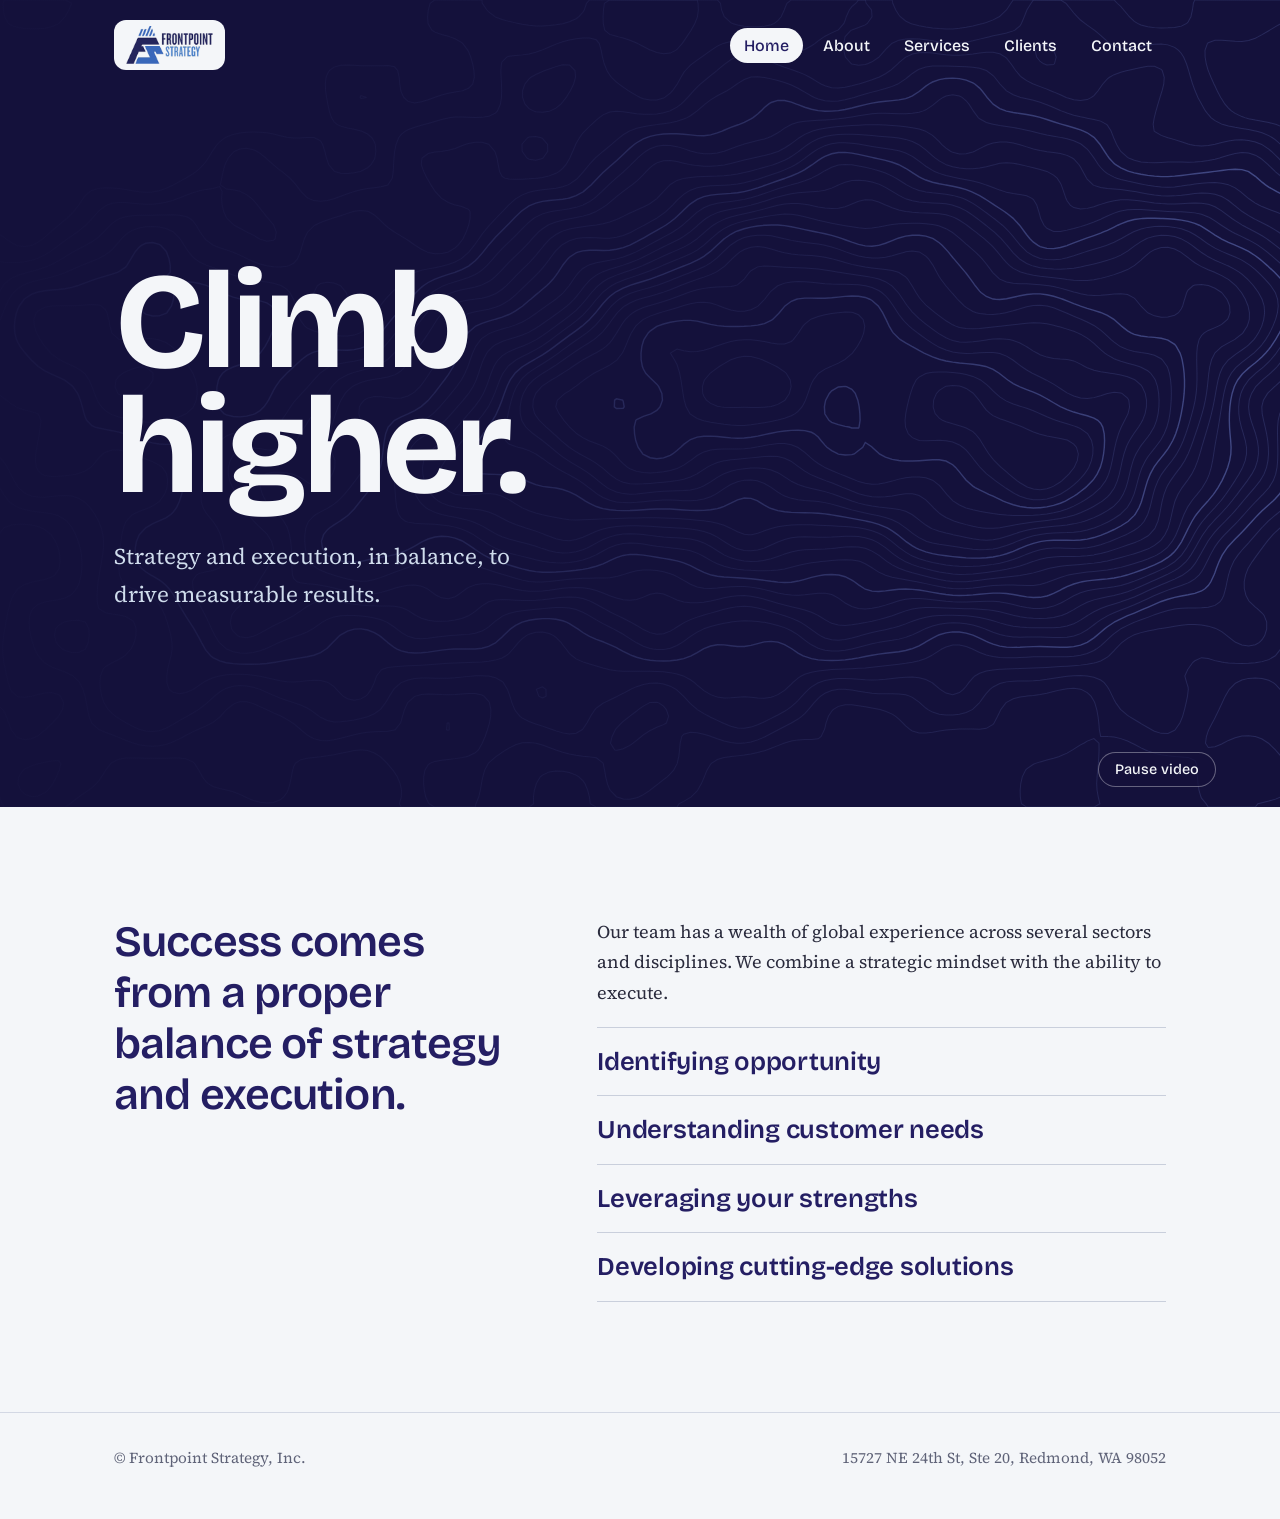
==== index.html @ c5552d05 "Add files via upload" ====
<!doctype html>
<html lang="en"><head><meta charset="utf-8"><meta name="viewport" content="width=device-width,initial-scale=1">
<title>Frontpoint Strategy</title><meta name="description" content="Frontpoint Strategy is a worldwide professional services firm with a think global, act local approach."><meta name="theme-color" content="#14113b">
<link rel="canonical" href="https://www.frontpointstrategy.com/">
<link rel="icon" href="./favicon.png" type="image/png"><link rel="apple-touch-icon" href="./favicon.png">
<meta property="og:site_name" content="Frontpoint Strategy"><meta property="og:title" content="Frontpoint Strategy"><meta property="og:type" content="website"><meta property="og:url" content="https://www.frontpointstrategy.com/"><meta property="og:description" content="Frontpoint Strategy is a worldwide professional services firm with a think global, act local approach."><meta property="og:image" content="https://www.frontpointstrategy.com/images/logo.png"><meta name="twitter:card" content="summary">
<link rel="preload" href="./fonts/bricolage.woff2" as="font" type="font/woff2" crossorigin><link rel="stylesheet" href="./css/style.css"></head>
<body><a class="skip" href="#main">Skip to content</a>
<header class="site-header on-dark"><div class="wrap"><a class="brand" href="./"><img src="./images/logo.png" alt="Frontpoint Strategy" width="250" height="109"></a><nav aria-label="Main"><a href="./" aria-current="page">Home</a><a href="./about/">About</a><a href="./services/">Services</a><a href="./clients/">Clients</a><a href="./contact/">Contact</a></nav></div></header>
<main id="main"><div class="hero"><div class="hero-video" id="hero-video" data-youtube="_K_Tth-h1-s"></div><div class="wrap"><h1>Climb<br>higher.</h1><p>Strategy and execution, in balance, to drive measurable results.</p></div><button type="button" id="hero-toggle" aria-pressed="false" hidden>Pause video</button></div>
<section><div class="wrap split"><p class="statement">Success comes from a proper balance of strategy and execution.</p>
<div><p>Our team has a wealth of global experience across several sectors and disciplines. We combine a strategic mindset with the ability to execute.</p>
<ul class="rules plain"><li><h3>Identifying opportunity</h3></li><li><h3>Understanding customer needs</h3></li><li><h3>Leveraging your strengths</h3></li><li><h3>Developing cutting-edge solutions</h3></li></ul></div></div></section></main>
<footer><div class="wrap"><p>&copy; Frontpoint Strategy, Inc.</p><p>15727 NE 24th St, Ste 20, Redmond, WA 98052</p></div></footer><script src="./js/hero.js" defer></script></body></html>
---- css/style.css ----
@font-face{font-family:"Bricolage";src:url(../fonts/bricolage.woff2) format("woff2");font-weight:200 800;font-display:swap}
@font-face{font-family:"Source Serif";src:url(../fonts/source-serif.woff2) format("woff2");font-weight:200 900;font-style:normal;font-display:swap}
@font-face{font-family:"Source Serif";src:url(../fonts/source-serif-italic.woff2) format("woff2");font-weight:200 900;font-style:italic;font-display:swap}
:root{--midnight:#14113b;--navy:#241e63;--glacier:#cfdcec;--snow:#f4f6f9;--teal:#2bb3a3;--teal-ink:#0d7d71;--ink:#2a2b3d;--muted:#5f6378;
--display:"Bricolage",system-ui,sans-serif;--text:"Source Serif",Georgia,serif;--pad:clamp(20px,5vw,64px)}
*{box-sizing:border-box}
html{-webkit-text-size-adjust:100%}
body{margin:0;background:var(--snow);color:var(--ink);font:1.125rem/1.7 var(--text)}
h1,h2,h3{font-family:var(--display);color:var(--navy);font-weight:600;line-height:1.08;letter-spacing:-.02em;margin:0}
h2{font-size:clamp(1.9rem,4vw,2.9rem)}
h3{font-size:1.35rem;letter-spacing:-.01em}
p{margin:0 0 1em;max-width:62ch}
a{color:var(--teal-ink);text-underline-offset:3px}
img{max-width:100%;height:auto;display:block}
:focus-visible{outline:3px solid var(--teal);outline-offset:3px;border-radius:2px}
.wrap{max-width:1180px;margin:0 auto;padding:0 var(--pad)}
.skip{position:absolute;left:-999px}.skip:focus{left:12px;top:12px;background:#fff;padding:8px 12px;z-index:9}
/* header */
.site-header{position:relative;z-index:3}
.site-header .wrap{display:flex;align-items:center;justify-content:space-between;gap:16px;flex-wrap:wrap;padding-top:20px;padding-bottom:20px}
.brand{display:flex;align-items:center;gap:12px;text-decoration:none;color:var(--navy);font:700 1.2rem var(--display);letter-spacing:-.01em}
.brand img{height:46px;width:auto}
nav{display:flex;gap:6px;flex-wrap:wrap}
nav a{font:500 1rem var(--display);color:var(--navy);text-decoration:none;padding:8px 14px;border-radius:99px}
nav a:hover{background:rgba(36,30,99,.08)}
nav a[aria-current="page"]{background:var(--navy);color:var(--snow)}
.on-dark .brand,.on-dark nav a{color:var(--snow)}
.on-dark nav a:hover{background:rgba(255,255,255,.12)}
.on-dark nav a[aria-current="page"]{background:var(--snow);color:var(--navy)}
.on-dark .brand img{background:var(--snow);padding:6px 12px;border-radius:12px;height:50px}
/* hero */
.hero{position:relative;background:var(--midnight);color:var(--snow);overflow:hidden;margin-top:-90px;padding-top:90px}
.hero::before{content:"";position:absolute;inset:0;background:url(../images/contours.svg) center/cover no-repeat}
.hero::after{content:"";position:absolute;inset:0;background:linear-gradient(90deg,rgba(20,17,59,.92) 0,rgba(20,17,59,.55) 55%,rgba(20,17,59,0) 100%)}
.hero .wrap{position:relative;z-index:2;padding-top:clamp(70px,14vw,170px);padding-bottom:clamp(80px,14vw,170px)}
.hero h1{color:var(--snow);font-size:clamp(3.4rem,11vw,8.5rem);font-weight:700;letter-spacing:-.045em;line-height:.92}
.hero p{font-size:clamp(1.15rem,2vw,1.4rem);color:var(--glacier);margin-top:28px;max-width:34ch}
.btn{display:inline-block;margin-top:12px;padding:15px 28px;border-radius:99px;background:var(--teal);color:var(--midnight);font:600 1.05rem var(--display);text-decoration:none;border:0;cursor:pointer}
.btn:hover{background:#4cc9ba}
/* sections */
section{padding:clamp(56px,9vw,110px) 0}
.split{display:grid;grid-template-columns:5fr 7fr;gap:clamp(28px,6vw,96px);align-items:start}
.rules{list-style:none;margin:0;padding:0;border-top:1px solid #c9cfdc}
.rules li{display:grid;grid-template-columns:minmax(0,17rem) 1fr;gap:24px;padding:26px 0;border-bottom:1px solid #c9cfdc}
.rules h3{margin:0}
.rules p{margin:0;color:var(--muted)}
.statement{font:600 clamp(1.7rem,3.6vw,2.7rem)/1.18 var(--display);letter-spacing:-.02em;color:var(--navy);max-width:24ch}
.band{background:var(--navy);color:var(--snow)}
.band h2{color:var(--snow)}
.band p{color:var(--glacier)}
.map{margin-top:40px;background:var(--midnight);border-radius:20px;padding:clamp(14px,3vw,36px)}
.map img{width:100%}
.wrap.page-title{padding-top:clamp(40px,7vw,90px);padding-bottom:0}
.page-title h1{font-size:clamp(2.6rem,7vw,5rem);letter-spacing:-.035em}
.lede{font-size:1.3rem;color:var(--muted);margin-top:18px}
/* logo wall: hidden until logos are added */
.logos{display:none}
.logos.has-logos{display:grid;grid-template-columns:repeat(auto-fill,minmax(150px,1fr));gap:28px 36px;align-items:center;margin-top:36px}
.logos img{max-height:56px;width:auto;margin:0 auto;filter:grayscale(1);opacity:.8}
/* contact */
form{max-width:560px}
.field{margin-top:20px}
label,.legend{display:block;font:600 1rem var(--display);color:var(--navy);margin-bottom:6px}
label span{color:var(--muted);font-weight:400}
input,textarea{width:100%;padding:13px 14px;border:1.5px solid #aab1c4;border-radius:10px;background:#fff;font:inherit;font-size:1.05rem;color:var(--ink)}
input:focus,textarea:focus{outline:3px solid var(--teal);outline-offset:1px;border-color:var(--teal-ink)}
.row{display:grid;grid-template-columns:1fr 1fr;gap:14px}
.hp{position:absolute;left:-9999px}
.status{margin-top:18px;padding:14px 16px;border-radius:10px;display:none}
.status.ok{display:block;background:#dff4ef;color:#0b5d54}
.status.err{display:block;background:#fde7e4;color:#8a2417}
address{font-style:normal;margin-top:36px}
.roles{list-style:none;padding:0;margin:24px 0 0;border-top:1px solid #c9cfdc}
.roles li{padding:13px 0;border-bottom:1px solid #c9cfdc;font:500 1.1rem var(--display);color:var(--navy)}
.mail{display:block;font:600 1.1rem var(--display)}
/* footer */
footer{border-top:1px solid #d3d8e4;padding:32px 0 48px;color:var(--muted);font-size:.95rem}
footer .wrap{display:flex;justify-content:space-between;gap:16px;flex-wrap:wrap}
footer p{margin:0}
@media(max-width:820px){.split{grid-template-columns:1fr}.rules li{grid-template-columns:1fr;gap:8px}.row{grid-template-columns:1fr}.hero::after{background:linear-gradient(180deg,rgba(20,17,59,.7),rgba(20,17,59,.35))}}
@media(prefers-reduced-motion:no-preference){.btn{transition:background .15s}nav a{transition:background .15s}}
.rules.plain li{display:block;padding:20px 0}
.rules.plain h3{font-size:1.6rem}
.split.even{grid-template-columns:1fr 1fr}@media(max-width:820px){.split.even{grid-template-columns:1fr}}
.offices{list-style:none;margin:28px 0 0;padding:0;display:flex;flex-wrap:wrap;gap:12px 40px;font:600 1.25rem var(--display);color:var(--snow)}
.hero-video{position:absolute;inset:0;overflow:hidden;container-type:size;opacity:0;pointer-events:none}
.hero-video.on{opacity:1}
.hero-video iframe{position:absolute;top:50%;left:50%;transform:translate(-50%,-50%);width:max(100cqw,177.78cqh);height:max(56.25cqw,100cqh);border:0}
#hero-toggle{position:absolute;right:var(--pad);bottom:20px;z-index:3;background:rgba(20,17,59,.7);color:var(--snow);border:1px solid rgba(255,255,255,.35);border-radius:99px;padding:8px 16px;font:500 .9rem var(--display);cursor:pointer}
#hero-toggle:hover{background:rgba(20,17,59,.95)}
@media(prefers-reduced-motion:no-preference){.hero-video{transition:opacity 1.2s ease}}

.page-hero .wrap{padding-top:clamp(56px,9vw,110px);padding-bottom:clamp(44px,7vw,84px)}
.page-hero h1{color:var(--snow);font-size:clamp(2.8rem,7vw,5.2rem);font-weight:700;letter-spacing:-.04em}
.page-hero::after{background:linear-gradient(90deg,rgba(20,17,59,.85) 0,rgba(20,17,59,.3) 70%,rgba(20,17,59,.1) 100%)}
.ph-about::before{background-image:url(../images/contours-about.svg)}
.ph-services::before{background-image:url(../images/contours-services.svg)}
.ph-clients::before{background-image:url(../images/contours-clients.svg)}
.ph-contact::before{background-image:url(../images/contours-contact.svg)}
.center{text-align:center;margin-left:auto;margin-right:auto}
.mission-lead{font:600 clamp(1.5rem,2.6vw,2.05rem)/1.25 var(--display);letter-spacing:-.015em;color:var(--navy);max-width:30ch}
.mission p{max-width:60ch}
.callout{border-left:4px solid var(--teal);padding:4px 0 4px 22px;margin-top:36px;font:500 1.3rem/1.45 var(--display);color:var(--navy)}
.tint{background:#e8edf4}
.svc-grid{display:grid;grid-template-columns:1fr 1fr;gap:clamp(20px,3vw,40px)}
.svc-grid article{border-top:3px solid var(--navy);padding:22px 0 40px;min-height:220px}
.svc-grid h2{font-size:clamp(1.8rem,3.4vw,2.6rem)}
@media(max-width:820px){.svc-grid{grid-template-columns:1fr}.svc-grid article{min-height:0}}
@media(max-width:820px){.site-header{background:var(--midnight)}.site-header .wrap{padding-top:14px;padding-bottom:10px}.hero{margin-top:0;padding-top:0}.on-dark .brand img{height:46px}}

.client-grid{list-style:none;margin:0;padding:0;display:grid;grid-template-columns:repeat(auto-fill,minmax(230px,1fr));gap:20px}
.client-grid li{background:#fff;border-radius:16px;height:150px;display:flex;align-items:center;justify-content:center;padding:26px 30px;box-shadow:0 0 0 1px #dfe4ee}
.client-grid img{max-height:70px;max-width:100%;width:auto;height:auto}

.client-grid{grid-template-columns:repeat(3,1fr)}
.client-grid .sq img{max-height:104px}
@media(max-width:820px){.client-grid{grid-template-columns:repeat(2,1fr);gap:14px}.client-grid li{height:120px;padding:18px}.client-grid img{max-height:56px}.client-grid .sq img{max-height:84px}}

.cats{list-style:none;margin:0;padding:0;display:grid;grid-template-columns:repeat(4,1fr);gap:20px}
.cat{position:relative;background:#fff;border-radius:18px;padding:34px clamp(22px,2vw,30px) 30px;box-shadow:0 1px 0 #d7dce8,0 18px 40px -26px rgba(20,17,59,.35);overflow:hidden}
.cat::before{content:"";position:absolute;left:0;right:0;top:0;height:6px;background:var(--teal)}
.cat h2{font-size:clamp(1.7rem,2.2vw,2.1rem);margin:20px 0 18px}
.cat-ic{width:52px;height:52px;fill:none;stroke:var(--teal-ink);stroke-width:2.4;stroke-linecap:round;stroke-linejoin:round;padding:11px;box-sizing:content-box;border-radius:50%;background:#e3f4f1}
.caps{list-style:none;margin:0;padding:0}
.caps li{position:relative;padding:9px 0 9px 20px;font:500 1.05rem/1.35 var(--display);color:var(--ink);border-top:1px solid #e4e8f0}
.caps li::before{content:"";position:absolute;left:0;top:1.2em;width:10px;height:2px;background:var(--teal)}
@media(max-width:1100px){.cats{grid-template-columns:repeat(2,1fr)}}
@media(max-width:620px){.cats{grid-template-columns:1fr}}
.logo-wall{list-style:none;margin:40px 0 0;padding:0;display:flex;flex-wrap:wrap;justify-content:center;gap:16px}
.logo-wall li{flex:0 0 calc((100% - 48px)/4);background:#fff;border-radius:14px;height:112px;display:flex;align-items:center;justify-content:center;padding:18px 24px}
.logo-wall img{max-height:46px;max-width:100%;width:auto;height:auto}
.logo-wall .sq img{max-height:68px}
@media(max-width:900px){.logo-wall li{flex-basis:calc((100% - 32px)/3)}}
@media(max-width:560px){.logo-wall{gap:12px}.logo-wall li{flex-basis:calc((100% - 12px)/2);height:92px;padding:14px 16px}.logo-wall img{max-height:38px}.logo-wall .sq img{max-height:56px}}
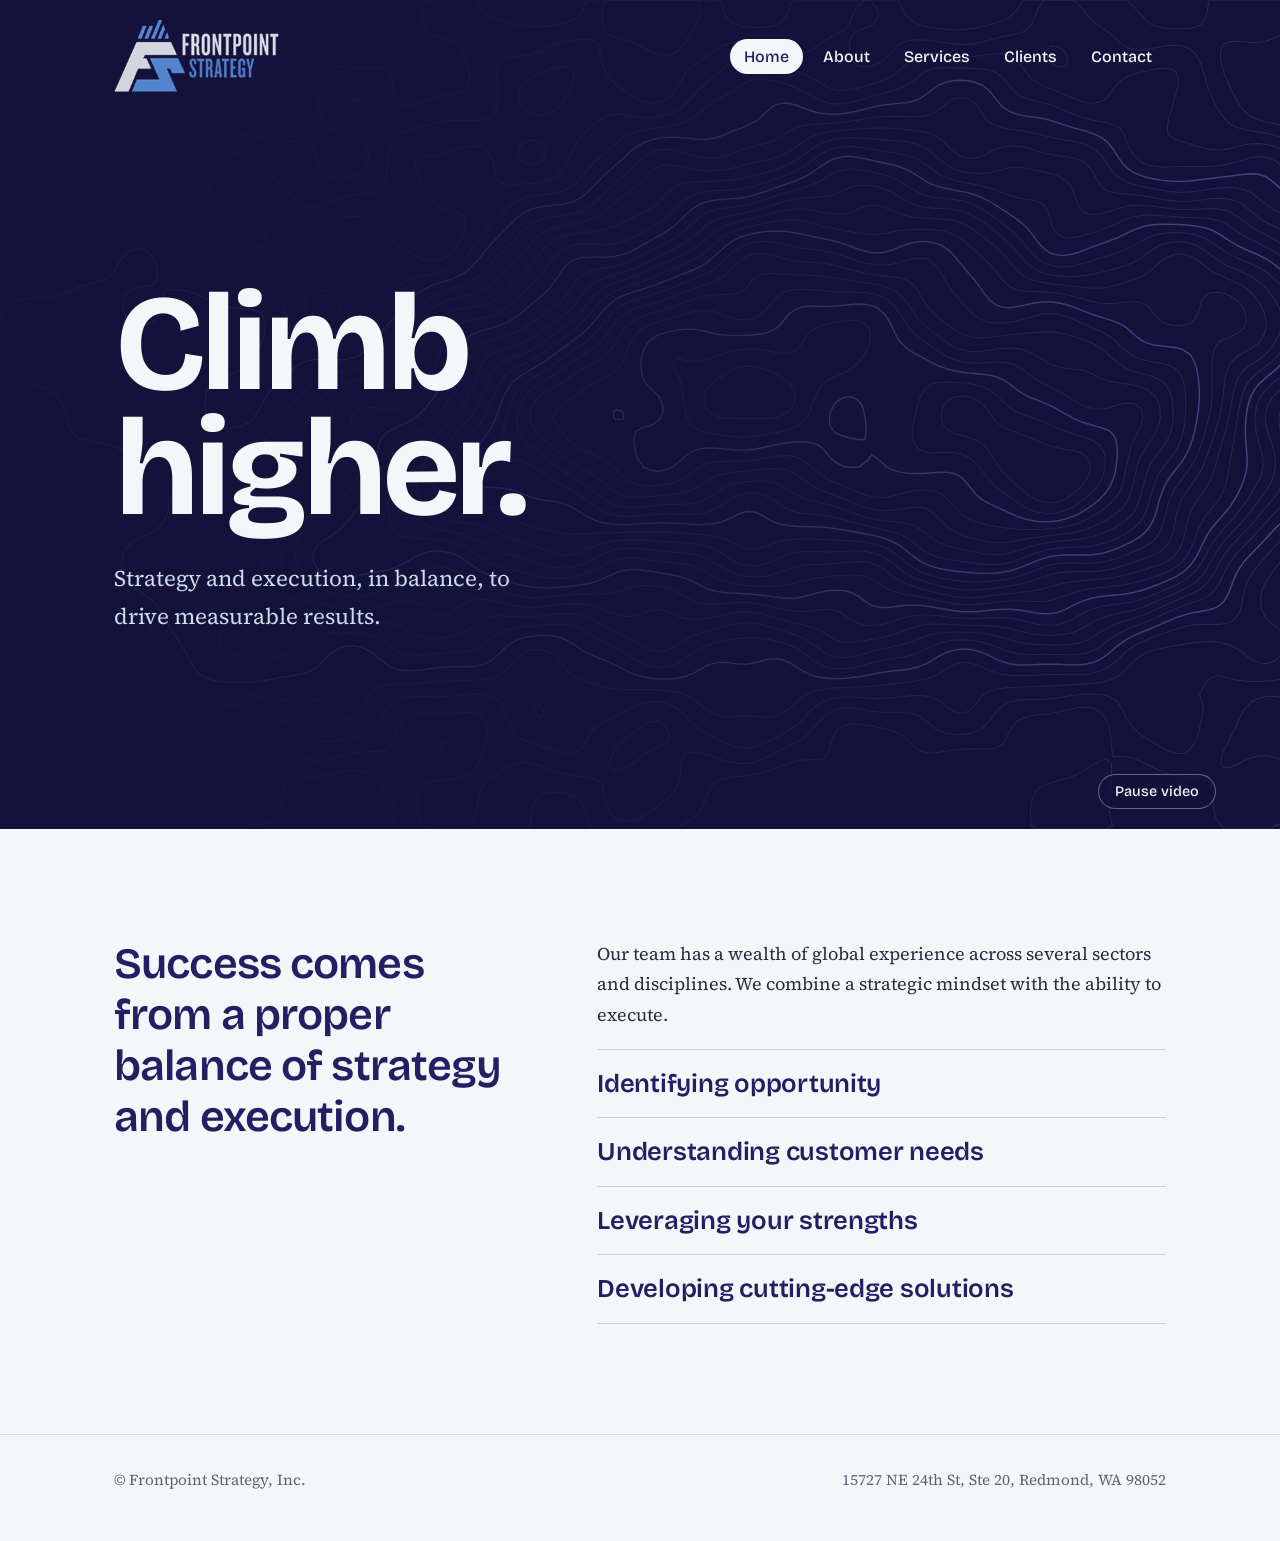
==== commit 9245de2b: "Add files via upload" ====
--- a/index.html
+++ b/index.html
@@ -1,14 +1,14 @@
 <!doctype html>
 <html lang="en"><head><meta charset="utf-8"><meta name="viewport" content="width=device-width,initial-scale=1">
-<title>Frontpoint Strategy</title><meta name="description" content="Frontpoint Strategy is a worldwide professional services firm with a think global, act local approach."><meta name="theme-color" content="#14113b">
+<title>Frontpoint Strategy</title><meta name="description" content="Frontpoint Strategy is a worldwide professional services firm with a think global, act local approach."><meta name="theme-color" content="#14113b"><script>document.documentElement.classList.add("js")</script>
 <link rel="canonical" href="https://www.frontpointstrategy.com/">
 <link rel="icon" href="./favicon.png" type="image/png"><link rel="apple-touch-icon" href="./favicon.png">
 <meta property="og:site_name" content="Frontpoint Strategy"><meta property="og:title" content="Frontpoint Strategy"><meta property="og:type" content="website"><meta property="og:url" content="https://www.frontpointstrategy.com/"><meta property="og:description" content="Frontpoint Strategy is a worldwide professional services firm with a think global, act local approach."><meta property="og:image" content="https://www.frontpointstrategy.com/images/logo.png"><meta name="twitter:card" content="summary">
 <link rel="preload" href="./fonts/bricolage.woff2" as="font" type="font/woff2" crossorigin><link rel="stylesheet" href="./css/style.css"></head>
 <body><a class="skip" href="#main">Skip to content</a>
-<header class="site-header on-dark"><div class="wrap"><a class="brand" href="./"><img src="./images/logo.png" alt="Frontpoint Strategy" width="250" height="109"></a><nav aria-label="Main"><a href="./" aria-current="page">Home</a><a href="./about/">About</a><a href="./services/">Services</a><a href="./clients/">Clients</a><a href="./contact/">Contact</a></nav></div></header>
+<header class="site-header on-dark"><div class="wrap"><a class="brand" href="./"><img src="./images/logo-light.png" alt="Frontpoint Strategy" width="250" height="109"></a><button class="nav-toggle" type="button" aria-expanded="false" aria-controls="site-nav" aria-label="Open menu"><span></span><span></span><span></span></button><nav id="site-nav" aria-label="Main"><a href="./" aria-current="page">Home</a><a href="./about/">About</a><a href="./services/">Services</a><a href="./clients/">Clients</a><a href="./contact/">Contact</a></nav><div class="nav-scrim"></div></div></header>
 <main id="main"><div class="hero"><div class="hero-video" id="hero-video" data-youtube="_K_Tth-h1-s"></div><div class="wrap"><h1>Climb<br>higher.</h1><p>Strategy and execution, in balance, to drive measurable results.</p></div><button type="button" id="hero-toggle" aria-pressed="false" hidden>Pause video</button></div>
 <section><div class="wrap split"><p class="statement">Success comes from a proper balance of strategy and execution.</p>
 <div><p>Our team has a wealth of global experience across several sectors and disciplines. We combine a strategic mindset with the ability to execute.</p>
 <ul class="rules plain"><li><h3>Identifying opportunity</h3></li><li><h3>Understanding customer needs</h3></li><li><h3>Leveraging your strengths</h3></li><li><h3>Developing cutting-edge solutions</h3></li></ul></div></div></section></main>
-<footer><div class="wrap"><p>&copy; Frontpoint Strategy, Inc.</p><p>15727 NE 24th St, Ste 20, Redmond, WA 98052</p></div></footer><script src="./js/hero.js" defer></script></body></html>+<footer><div class="wrap"><p>&copy; Frontpoint Strategy, Inc.</p><p>15727 NE 24th St, Ste 20, Redmond, WA 98052</p></div></footer><script src="./js/nav.js" defer></script><script src="./js/hero.js" defer></script></body></html>
--- a/css/style.css
+++ b/css/style.css
@@ -27,9 +27,9 @@
 .on-dark .brand,.on-dark nav a{color:var(--snow)}
 .on-dark nav a:hover{background:rgba(255,255,255,.12)}
 .on-dark nav a[aria-current="page"]{background:var(--snow);color:var(--navy)}
-.on-dark .brand img{background:var(--snow);padding:6px 12px;border-radius:12px;height:50px}
+.on-dark .brand img{height:72px;width:auto}
 /* hero */
-.hero{position:relative;background:var(--midnight);color:var(--snow);overflow:hidden;margin-top:-90px;padding-top:90px}
+.hero{position:relative;background:var(--midnight);color:var(--snow);overflow:hidden;margin-top:-112px;padding-top:112px}
 .hero::before{content:"";position:absolute;inset:0;background:url(../images/contours.svg) center/cover no-repeat}
 .hero::after{content:"";position:absolute;inset:0;background:linear-gradient(90deg,rgba(20,17,59,.92) 0,rgba(20,17,59,.55) 55%,rgba(20,17,59,0) 100%)}
 .hero .wrap{position:relative;z-index:2;padding-top:clamp(70px,14vw,170px);padding-bottom:clamp(80px,14vw,170px)}
@@ -106,7 +106,7 @@
 .svc-grid article{border-top:3px solid var(--navy);padding:22px 0 40px;min-height:220px}
 .svc-grid h2{font-size:clamp(1.8rem,3.4vw,2.6rem)}
 @media(max-width:820px){.svc-grid{grid-template-columns:1fr}.svc-grid article{min-height:0}}
-@media(max-width:820px){.site-header{background:var(--midnight)}.site-header .wrap{padding-top:14px;padding-bottom:10px}.hero{margin-top:0;padding-top:0}.on-dark .brand img{height:46px}}
+@media(max-width:820px){.site-header{background:var(--midnight)}.site-header .wrap{padding-top:14px;padding-bottom:10px}.hero{margin-top:0;padding-top:0}.on-dark .brand img{height:56px}}
 
 .client-grid{list-style:none;margin:0;padding:0;display:grid;grid-template-columns:repeat(auto-fill,minmax(230px,1fr));gap:20px}
 .client-grid li{background:#fff;border-radius:16px;height:150px;display:flex;align-items:center;justify-content:center;padding:26px 30px;box-shadow:0 0 0 1px #dfe4ee}
@@ -132,3 +132,26 @@
 .logo-wall .sq img{max-height:68px}
 @media(max-width:900px){.logo-wall li{flex-basis:calc((100% - 32px)/3)}}
 @media(max-width:560px){.logo-wall{gap:12px}.logo-wall li{flex-basis:calc((100% - 12px)/2);height:92px;padding:14px 16px}.logo-wall img{max-height:38px}.logo-wall .sq img{max-height:56px}}
+.wall-title{max-width:30ch;text-wrap:balance}
+.wall-title.second{margin-top:72px}
+
+/* mobile menu */
+.nav-toggle,.nav-scrim{display:none}
+@media(max-width:820px){
+  .js .site-header .wrap{flex-wrap:nowrap}
+  .js .nav-toggle{display:flex;flex-direction:column;justify-content:center;align-items:center;gap:6px;width:48px;height:48px;margin-right:-8px;padding:0;background:none;border:0;border-radius:10px;cursor:pointer;position:relative;z-index:22}
+  .js .nav-toggle span{display:block;width:28px;height:2px;border-radius:2px;background:var(--snow);transition:transform .25s,opacity .2s}
+  .js .nav-toggle:focus-visible{outline:2px solid var(--teal);outline-offset:2px}
+  .js.nav-open .nav-toggle span:nth-child(1){transform:translateY(8px) rotate(45deg)}
+  .js.nav-open .nav-toggle span:nth-child(2){opacity:0}
+  .js.nav-open .nav-toggle span:nth-child(3){transform:translateY(-8px) rotate(-45deg)}
+  .js nav{position:fixed;top:0;right:0;bottom:0;width:min(82vw,340px);z-index:21;flex-direction:column;flex-wrap:nowrap;gap:2px;padding:104px 32px 32px;background:var(--midnight);border-left:1px solid rgba(207,220,236,.14);box-shadow:-24px 0 48px rgba(0,0,0,.35);transform:translateX(100%);visibility:hidden;transition:transform .3s ease,visibility 0s .3s}
+  .js.nav-open nav{transform:none;visibility:visible;transition:transform .3s ease}
+  .js nav a{font-size:1.45rem;padding:14px 0;border-radius:0;background:none;border-bottom:1px solid rgba(207,220,236,.12)}
+  .js.on-dark nav a:hover,.js .on-dark nav a:hover{background:none;color:var(--teal)}
+  .js .on-dark nav a[aria-current="page"]{background:none;color:var(--teal)}
+  .js .nav-scrim{display:block;position:fixed;inset:0;z-index:20;background:rgba(10,8,40,.55);opacity:0;visibility:hidden;transition:opacity .3s,visibility 0s .3s}
+  .js.nav-open .nav-scrim{opacity:1;visibility:visible;transition:opacity .3s}
+  .js.nav-open{overflow:hidden}
+}
+@media(prefers-reduced-motion:reduce){.js nav,.js .nav-scrim,.js .nav-toggle span{transition:none!important}}
